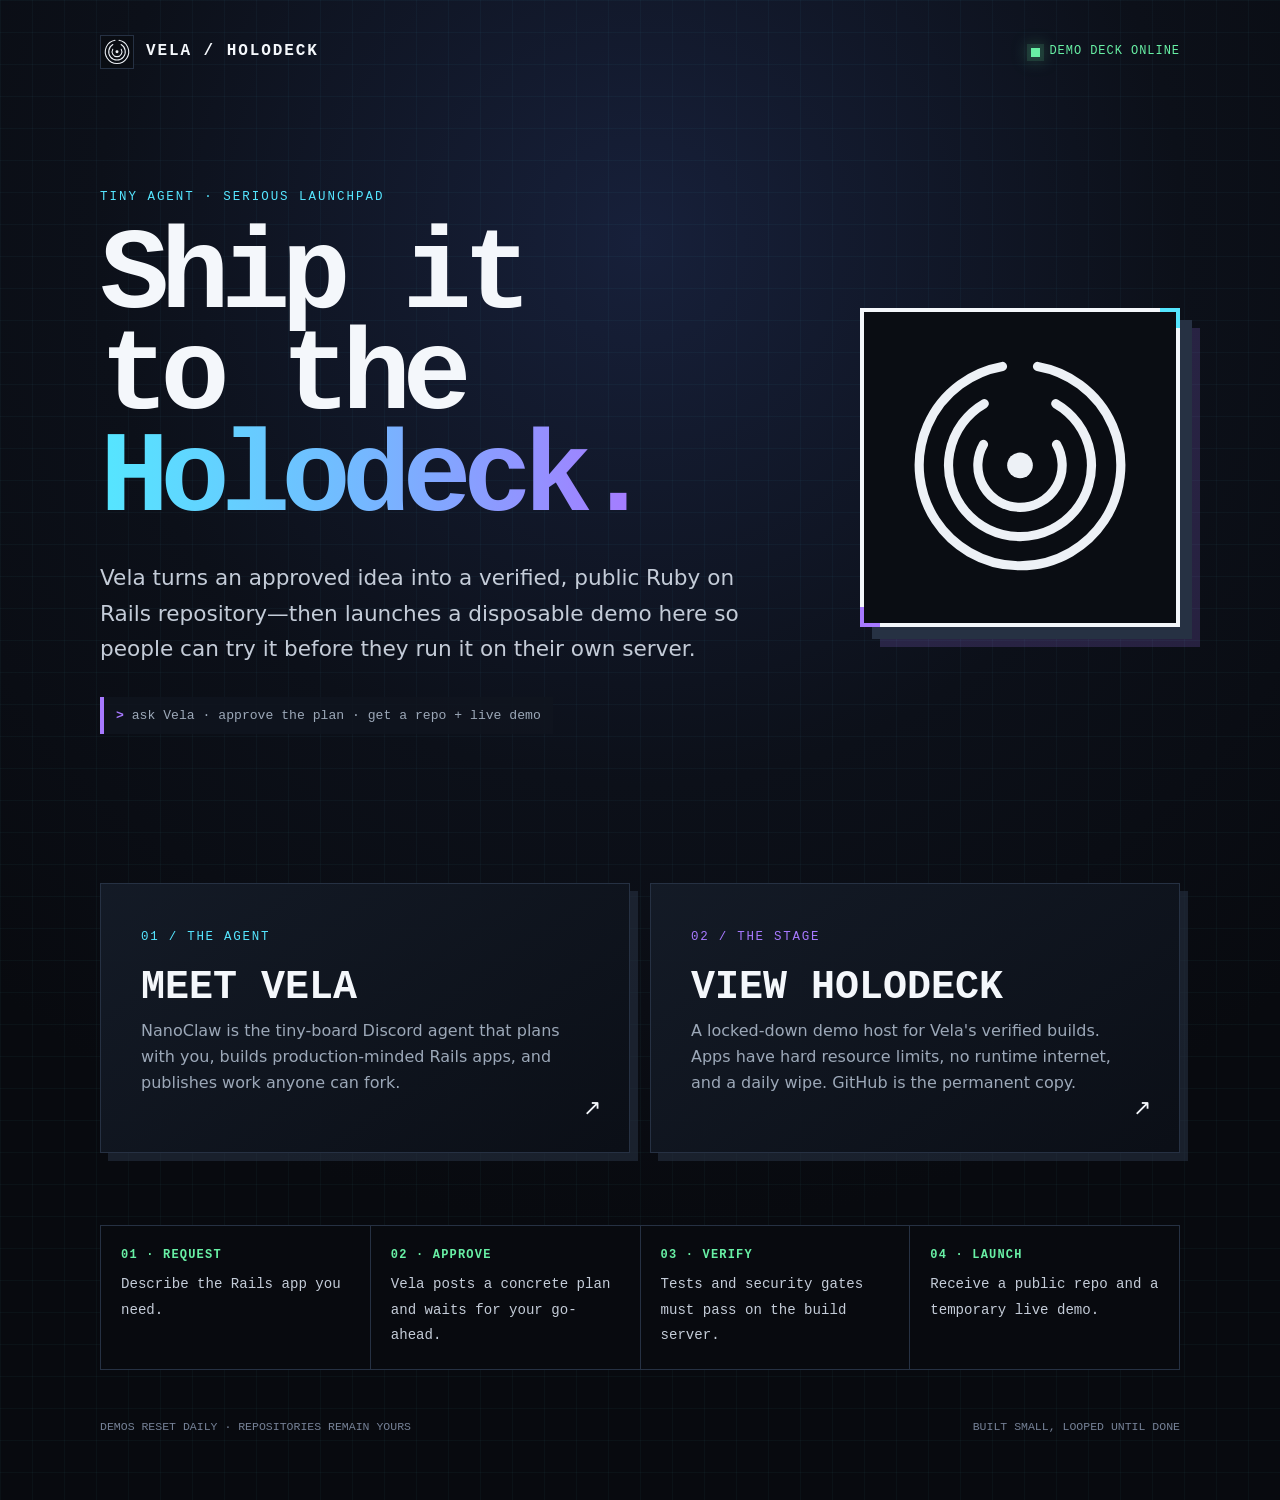
==== docs/index.html @ a3d86a44 "Add Holodeck GitHub Pages landing site" ====
<!doctype html>
<html lang="en">
<head>
  <meta charset="utf-8">
  <meta name="viewport" content="width=device-width, initial-scale=1">
  <meta name="theme-color" content="#080a0f">
  <meta name="description" content="Holodeck is Vela's disposable stage for verified Ruby on Rails demos.">
  <title>Holodeck · Vela's demo stage</title>
  <link rel="icon" href="vela-orbits.svg" type="image/svg+xml">
  <style>
    :root {
      color-scheme: dark;
      --ink: #f4f7fb;
      --muted: #9ca8b8;
      --night: #080a0f;
      --panel: #10151e;
      --cyan: #55e6ff;
      --violet: #a779ff;
      --green: #68f0a5;
      --line: #263143;
      --pixel: 4px;
    }

    * { box-sizing: border-box; }

    html { background: var(--night); }

    body {
      min-height: 100vh;
      margin: 0;
      overflow-x: hidden;
      color: var(--ink);
      background:
        linear-gradient(rgba(85, 230, 255, .035) 1px, transparent 1px),
        linear-gradient(90deg, rgba(85, 230, 255, .035) 1px, transparent 1px),
        radial-gradient(circle at 50% 16%, #17203a 0, #0c1019 34rem, var(--night) 70%);
      background-size: 32px 32px, 32px 32px, auto;
      font-family: ui-monospace, "SFMono-Regular", Consolas, "Liberation Mono", monospace;
      line-height: 1.6;
    }

    body::before,
    body::after {
      position: fixed;
      inset: 0;
      z-index: -1;
      pointer-events: none;
      content: "";
    }

    body::before {
      opacity: .55;
      background-image:
        radial-gradient(circle, #fff 0 1px, transparent 1.5px),
        radial-gradient(circle, var(--cyan) 0 1px, transparent 1.5px),
        radial-gradient(circle, var(--violet) 0 1px, transparent 1.5px);
      background-position: 12px 18px, 96px 74px, 42px 138px;
      background-size: 150px 170px, 210px 230px, 260px 290px;
    }

    body::after {
      background: repeating-linear-gradient(0deg, rgba(255,255,255,.018) 0 1px, transparent 1px 4px);
      mix-blend-mode: overlay;
    }

    a { color: inherit; }

    .shell {
      width: min(1080px, calc(100% - 32px));
      margin: 0 auto;
      padding: 28px 0 64px;
    }

    .topbar {
      display: flex;
      align-items: center;
      justify-content: space-between;
      min-height: 48px;
      margin-bottom: clamp(54px, 10vw, 112px);
    }

    .brand {
      display: inline-flex;
      gap: 12px;
      align-items: center;
      color: var(--ink);
      font-weight: 800;
      letter-spacing: .12em;
      text-decoration: none;
      text-transform: uppercase;
    }

    .brand img {
      width: 34px;
      height: 34px;
      border: 1px solid var(--line);
      image-rendering: pixelated;
    }

    .status {
      display: inline-flex;
      gap: 9px;
      align-items: center;
      color: var(--green);
      font-size: .75rem;
      letter-spacing: .08em;
      text-transform: uppercase;
    }

    .status::before {
      width: 9px;
      height: 9px;
      background: var(--green);
      box-shadow: 0 0 0 4px rgba(104, 240, 165, .12), 0 0 18px rgba(104, 240, 165, .7);
      content: "";
    }

    .hero {
      display: grid;
      grid-template-columns: minmax(0, 1.35fr) minmax(260px, .65fr);
      gap: clamp(40px, 8vw, 96px);
      align-items: center;
    }

    .eyebrow {
      margin: 0 0 18px;
      color: var(--cyan);
      font-size: .78rem;
      letter-spacing: .16em;
      text-transform: uppercase;
    }

    h1 {
      max-width: 780px;
      margin: 0;
      font-size: clamp(3rem, 9vw, 7.4rem);
      line-height: .88;
      letter-spacing: -.075em;
      text-wrap: balance;
    }

    h1 span {
      color: transparent;
      background: linear-gradient(90deg, var(--cyan), #74b8ff 48%, var(--violet));
      -webkit-background-clip: text;
      background-clip: text;
    }

    .lede {
      max-width: 680px;
      margin: 30px 0 0;
      color: #c4ccd8;
      font-family: system-ui, sans-serif;
      font-size: clamp(1.05rem, 2.4vw, 1.35rem);
      line-height: 1.65;
    }

    .orbit-console {
      position: relative;
      aspect-ratio: 1;
      padding: 18px;
      border: var(--pixel) solid var(--ink);
      background: #0a0d13;
      box-shadow: 12px 12px 0 #263143, 20px 20px 0 rgba(167, 121, 255, .18);
    }

    .orbit-console::before,
    .orbit-console::after {
      position: absolute;
      width: 16px;
      height: 16px;
      content: "";
    }

    .orbit-console::before {
      top: -4px;
      right: -4px;
      border-top: 4px solid var(--cyan);
      border-right: 4px solid var(--cyan);
    }

    .orbit-console::after {
      bottom: -4px;
      left: -4px;
      border-bottom: 4px solid var(--violet);
      border-left: 4px solid var(--violet);
    }

    .orbit-console img {
      display: block;
      width: 100%;
      height: 100%;
      image-rendering: pixelated;
    }

    .prompt {
      display: inline-block;
      margin-top: 30px;
      padding: 8px 12px;
      border-left: 4px solid var(--violet);
      color: var(--muted);
      background: rgba(16, 21, 30, .8);
      font-size: .82rem;
    }

    .prompt strong { color: var(--violet); }

    .cards {
      display: grid;
      grid-template-columns: repeat(2, 1fr);
      gap: 20px;
      margin-top: clamp(72px, 12vw, 136px);
    }

    .card {
      position: relative;
      min-height: 270px;
      padding: clamp(24px, 4vw, 40px);
      border: 1px solid var(--line);
      background: linear-gradient(145deg, rgba(20, 27, 39, .96), rgba(11, 15, 23, .96));
      box-shadow: 8px 8px 0 rgba(38, 49, 67, .58);
      text-decoration: none;
      transition: transform 140ms steps(2, end), border-color 140ms linear, box-shadow 140ms linear;
    }

    .card:hover,
    .card:focus-visible {
      border-color: var(--cyan);
      outline: 0;
      transform: translate(-4px, -4px);
      box-shadow: 12px 12px 0 rgba(85, 230, 255, .16);
    }

    .card:nth-child(2):hover,
    .card:nth-child(2):focus-visible {
      border-color: var(--violet);
      box-shadow: 12px 12px 0 rgba(167, 121, 255, .16);
    }

    .card-index {
      color: var(--cyan);
      font-size: .78rem;
      letter-spacing: .14em;
    }

    .card:nth-child(2) .card-index { color: var(--violet); }

    h2 {
      margin: 18px 0 10px;
      font-size: clamp(1.7rem, 4vw, 2.5rem);
      line-height: 1;
      text-transform: uppercase;
    }

    .card p {
      max-width: 46ch;
      margin: 0;
      color: var(--muted);
      font-family: system-ui, sans-serif;
      line-height: 1.65;
    }

    .card .arrow {
      position: absolute;
      right: 28px;
      bottom: 24px;
      color: var(--ink);
      font-size: 1.4rem;
    }

    .flow {
      display: grid;
      grid-template-columns: repeat(4, 1fr);
      gap: 1px;
      margin-top: 72px;
      border: 1px solid var(--line);
      background: var(--line);
    }

    .flow div {
      min-height: 118px;
      padding: 20px;
      background: var(--night);
    }

    .flow b {
      display: block;
      margin-bottom: 7px;
      color: var(--green);
      font-size: .75rem;
      letter-spacing: .1em;
    }

    .flow span {
      color: #c4ccd8;
      font-size: .88rem;
    }

    footer {
      display: flex;
      justify-content: space-between;
      gap: 24px;
      margin-top: 48px;
      color: #758196;
      font-size: .72rem;
      text-transform: uppercase;
    }

    @media (max-width: 760px) {
      .shell { width: min(100% - 24px, 620px); padding-top: 18px; }
      .topbar { margin-bottom: 58px; }
      .hero { grid-template-columns: 1fr; }
      .orbit-console { width: min(76vw, 310px); justify-self: center; grid-row: 1; }
      .hero-copy { grid-row: 2; }
      .cards { grid-template-columns: 1fr; }
      .flow { grid-template-columns: repeat(2, 1fr); }
      footer { flex-direction: column; }
    }

    @media (max-width: 420px) {
      .status { font-size: 0; }
      .flow { grid-template-columns: 1fr; }
      h1 { font-size: clamp(3rem, 20vw, 5rem); }
    }

    @media (prefers-reduced-motion: reduce) {
      *, *::before, *::after { scroll-behavior: auto !important; transition: none !important; }
    }
  </style>
</head>
<body>
  <main class="shell">
    <nav class="topbar" aria-label="Primary">
      <a class="brand" href="https://github.com/novaoc/nanoclaw" aria-label="Vela on GitHub">
        <img src="vela-orbits.svg" alt="">
        Vela / Holodeck
      </a>
      <span class="status">demo deck online</span>
    </nav>

    <section class="hero">
      <div class="hero-copy">
        <p class="eyebrow">Tiny agent · serious launchpad</p>
        <h1>Ship it to the <span>Holodeck.</span></h1>
        <p class="lede">Vela turns an approved idea into a verified, public Ruby on Rails repository—then launches a disposable demo here so people can try it before they run it on their own server.</p>
        <p class="prompt"><strong>&gt;</strong> ask Vela · approve the plan · get a repo + live demo</p>
      </div>
      <div class="orbit-console" aria-label="Vela orbit mark">
        <img src="vela-orbits.svg" alt="Vela's orbit logo">
      </div>
    </section>

    <section class="cards" aria-label="Project repositories">
      <a class="card" href="https://github.com/novaoc/nanoclaw">
        <span class="card-index">01 / THE AGENT</span>
        <h2>Meet Vela</h2>
        <p>NanoClaw is the tiny-board Discord agent that plans with you, builds production-minded Rails apps, and publishes work anyone can fork.</p>
        <span class="arrow" aria-hidden="true">↗</span>
      </a>
      <a class="card" href="https://github.com/novaoc/holodeck">
        <span class="card-index">02 / THE STAGE</span>
        <h2>View Holodeck</h2>
        <p>A locked-down demo host for Vela's verified builds. Apps have hard resource limits, no runtime internet, and a daily wipe. GitHub is the permanent copy.</p>
        <span class="arrow" aria-hidden="true">↗</span>
      </a>
    </section>

    <section class="flow" aria-label="How a Vela build reaches Holodeck">
      <div><b>01 · REQUEST</b><span>Describe the Rails app you need.</span></div>
      <div><b>02 · APPROVE</b><span>Vela posts a concrete plan and waits for your go-ahead.</span></div>
      <div><b>03 · VERIFY</b><span>Tests and security gates must pass on the build server.</span></div>
      <div><b>04 · LAUNCH</b><span>Receive a public repo and a temporary live demo.</span></div>
    </section>

    <footer>
      <span>Demos reset daily · repositories remain yours</span>
      <span>Built small, looped until done</span>
    </footer>
  </main>
</body>
</html>
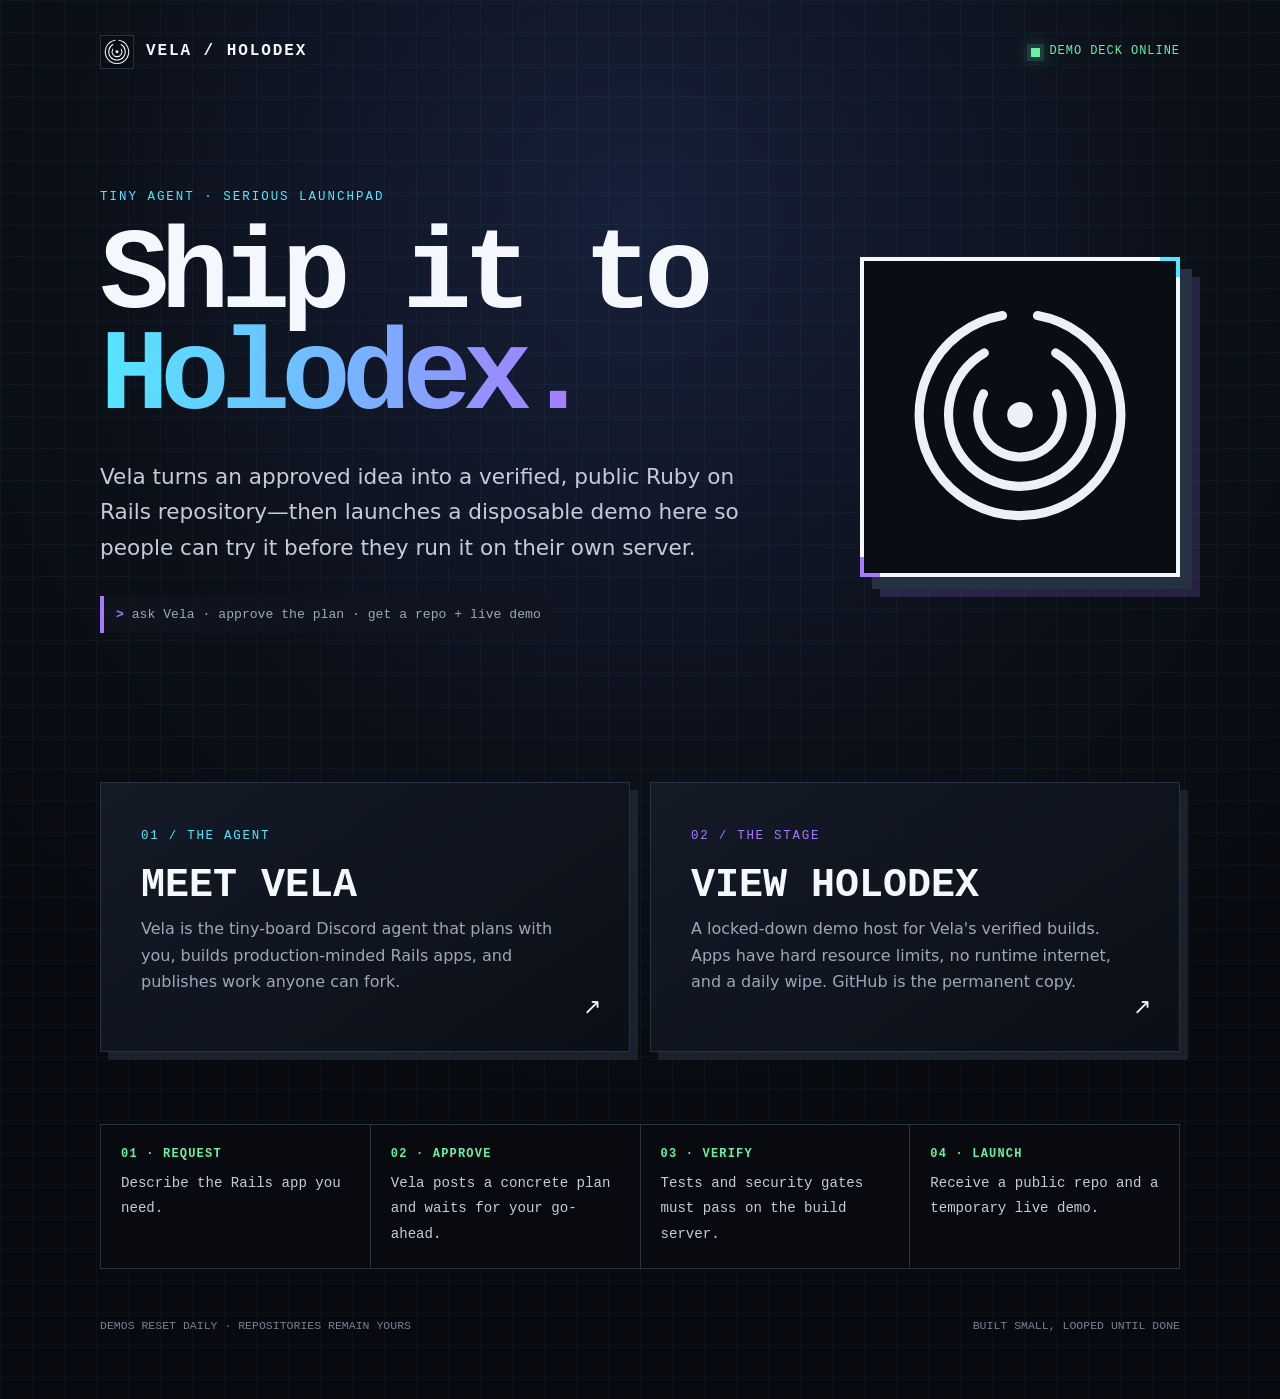
==== commit 8fd8e220: "Rename landing page to Holodex" ====
--- a/docs/index.html
+++ b/docs/index.html
@@ -4,8 +4,8 @@
   <meta charset="utf-8">
   <meta name="viewport" content="width=device-width, initial-scale=1">
   <meta name="theme-color" content="#080a0f">
-  <meta name="description" content="Holodeck is Vela's disposable stage for verified Ruby on Rails demos.">
-  <title>Holodeck · Vela's demo stage</title>
+  <meta name="description" content="Holodex is Vela's disposable stage for verified Ruby on Rails demos.">
+  <title>Holodex · Vela's demo stage</title>
   <link rel="icon" href="vela-orbits.svg" type="image/svg+xml">
   <style>
     :root {
@@ -331,9 +331,9 @@
 <body>
   <main class="shell">
     <nav class="topbar" aria-label="Primary">
-      <a class="brand" href="https://github.com/novaoc/nanoclaw" aria-label="Vela on GitHub">
+      <a class="brand" href="https://github.com/novaoc/vela" aria-label="Vela on GitHub">
         <img src="vela-orbits.svg" alt="">
-        Vela / Holodeck
+        Vela / Holodex
       </a>
       <span class="status">demo deck online</span>
     </nav>
@@ -341,7 +341,7 @@
     <section class="hero">
       <div class="hero-copy">
         <p class="eyebrow">Tiny agent · serious launchpad</p>
-        <h1>Ship it to the <span>Holodeck.</span></h1>
+        <h1>Ship it to <span>Holodex.</span></h1>
         <p class="lede">Vela turns an approved idea into a verified, public Ruby on Rails repository—then launches a disposable demo here so people can try it before they run it on their own server.</p>
         <p class="prompt"><strong>&gt;</strong> ask Vela · approve the plan · get a repo + live demo</p>
       </div>
@@ -351,21 +351,21 @@
     </section>
 
     <section class="cards" aria-label="Project repositories">
-      <a class="card" href="https://github.com/novaoc/nanoclaw">
+      <a class="card" href="https://github.com/novaoc/vela">
         <span class="card-index">01 / THE AGENT</span>
         <h2>Meet Vela</h2>
-        <p>NanoClaw is the tiny-board Discord agent that plans with you, builds production-minded Rails apps, and publishes work anyone can fork.</p>
+        <p>Vela is the tiny-board Discord agent that plans with you, builds production-minded Rails apps, and publishes work anyone can fork.</p>
         <span class="arrow" aria-hidden="true">↗</span>
       </a>
-      <a class="card" href="https://github.com/novaoc/holodeck">
+      <a class="card" href="https://github.com/novaoc/holodex">
         <span class="card-index">02 / THE STAGE</span>
-        <h2>View Holodeck</h2>
+        <h2>View Holodex</h2>
         <p>A locked-down demo host for Vela's verified builds. Apps have hard resource limits, no runtime internet, and a daily wipe. GitHub is the permanent copy.</p>
         <span class="arrow" aria-hidden="true">↗</span>
       </a>
     </section>
 
-    <section class="flow" aria-label="How a Vela build reaches Holodeck">
+    <section class="flow" aria-label="How a Vela build reaches Holodex">
       <div><b>01 · REQUEST</b><span>Describe the Rails app you need.</span></div>
       <div><b>02 · APPROVE</b><span>Vela posts a concrete plan and waits for your go-ahead.</span></div>
       <div><b>03 · VERIFY</b><span>Tests and security gates must pass on the build server.</span></div>
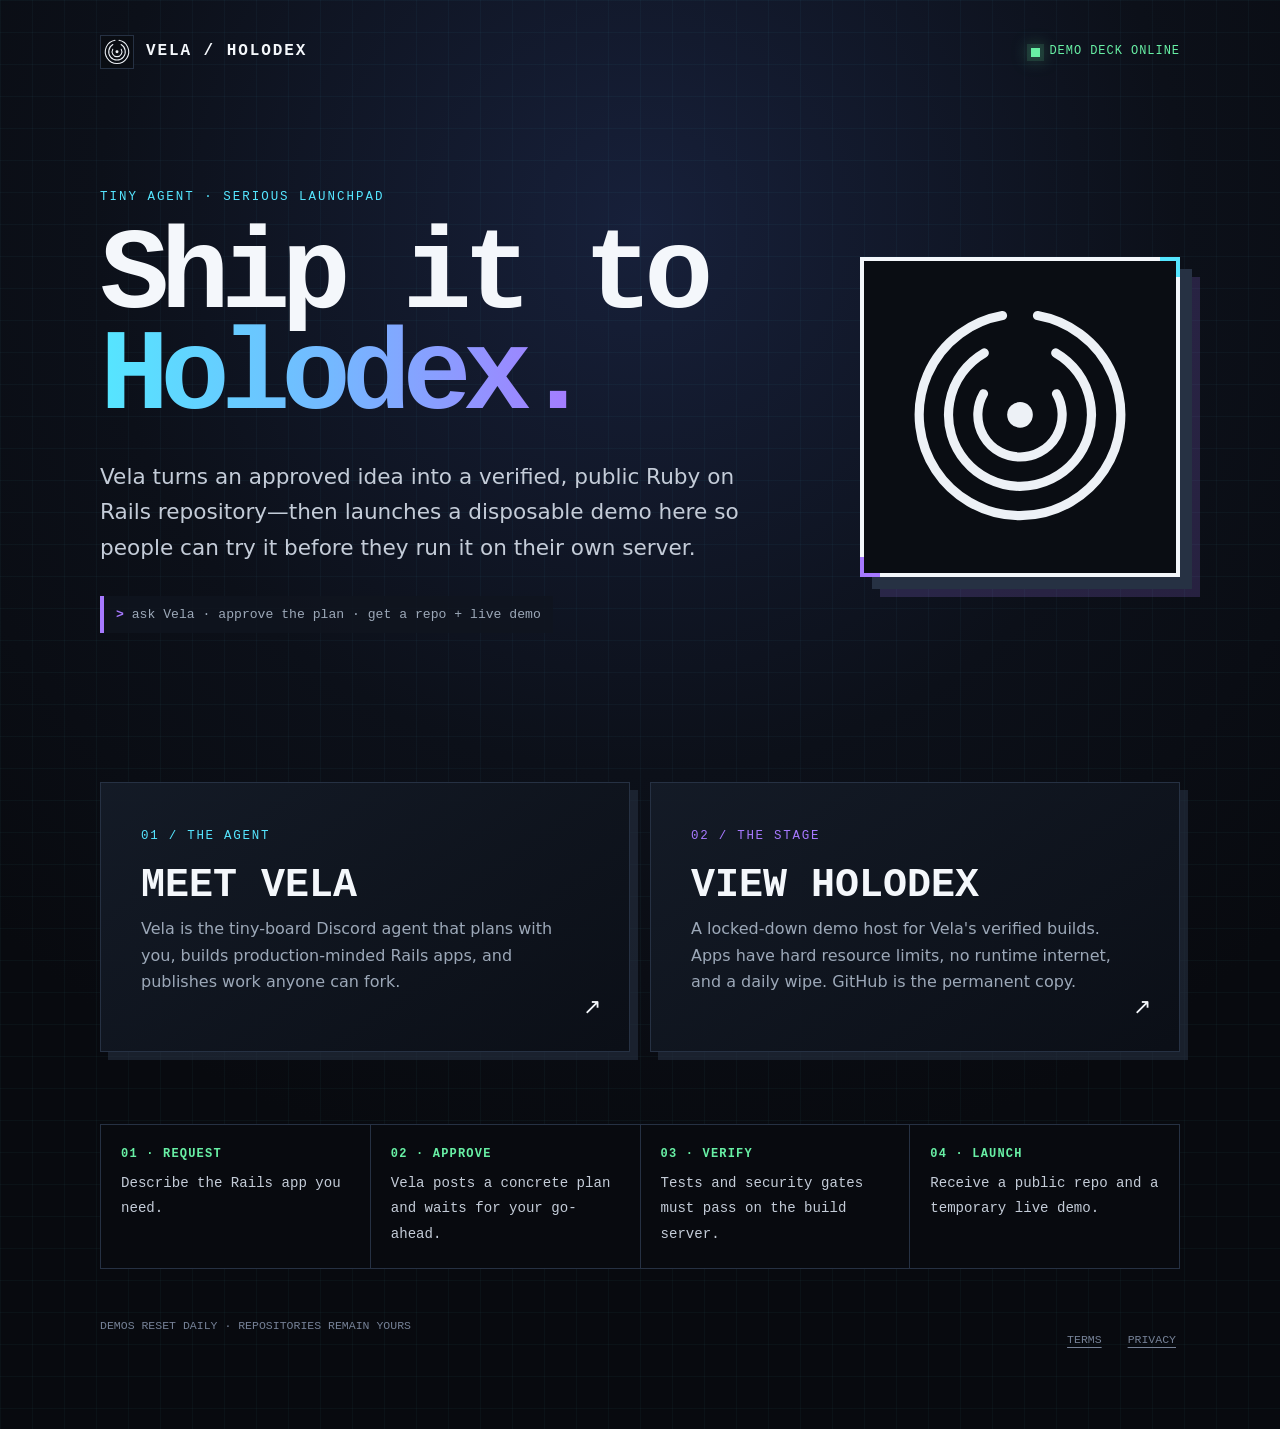
==== commit 24958a1d: "Add Holodex terms and privacy pages" ====
--- a/docs/index.html
+++ b/docs/index.html
@@ -306,6 +306,19 @@
       text-transform: uppercase;
     }
 
+    footer a {
+      min-height: 48px;
+      padding: 14px 4px;
+      color: inherit;
+      text-underline-offset: 4px;
+    }
+
+    .legal-links {
+      display: flex;
+      gap: 18px;
+      align-items: center;
+    }
+
     @media (max-width: 760px) {
       .shell { width: min(100% - 24px, 620px); padding-top: 18px; }
       .topbar { margin-bottom: 58px; }
@@ -374,7 +387,7 @@
 
     <footer>
       <span>Demos reset daily · repositories remain yours</span>
-      <span>Built small, looped until done</span>
+      <span class="legal-links"><a href="terms.html">Terms</a><a href="privacy.html">Privacy</a></span>
     </footer>
   </main>
 </body>
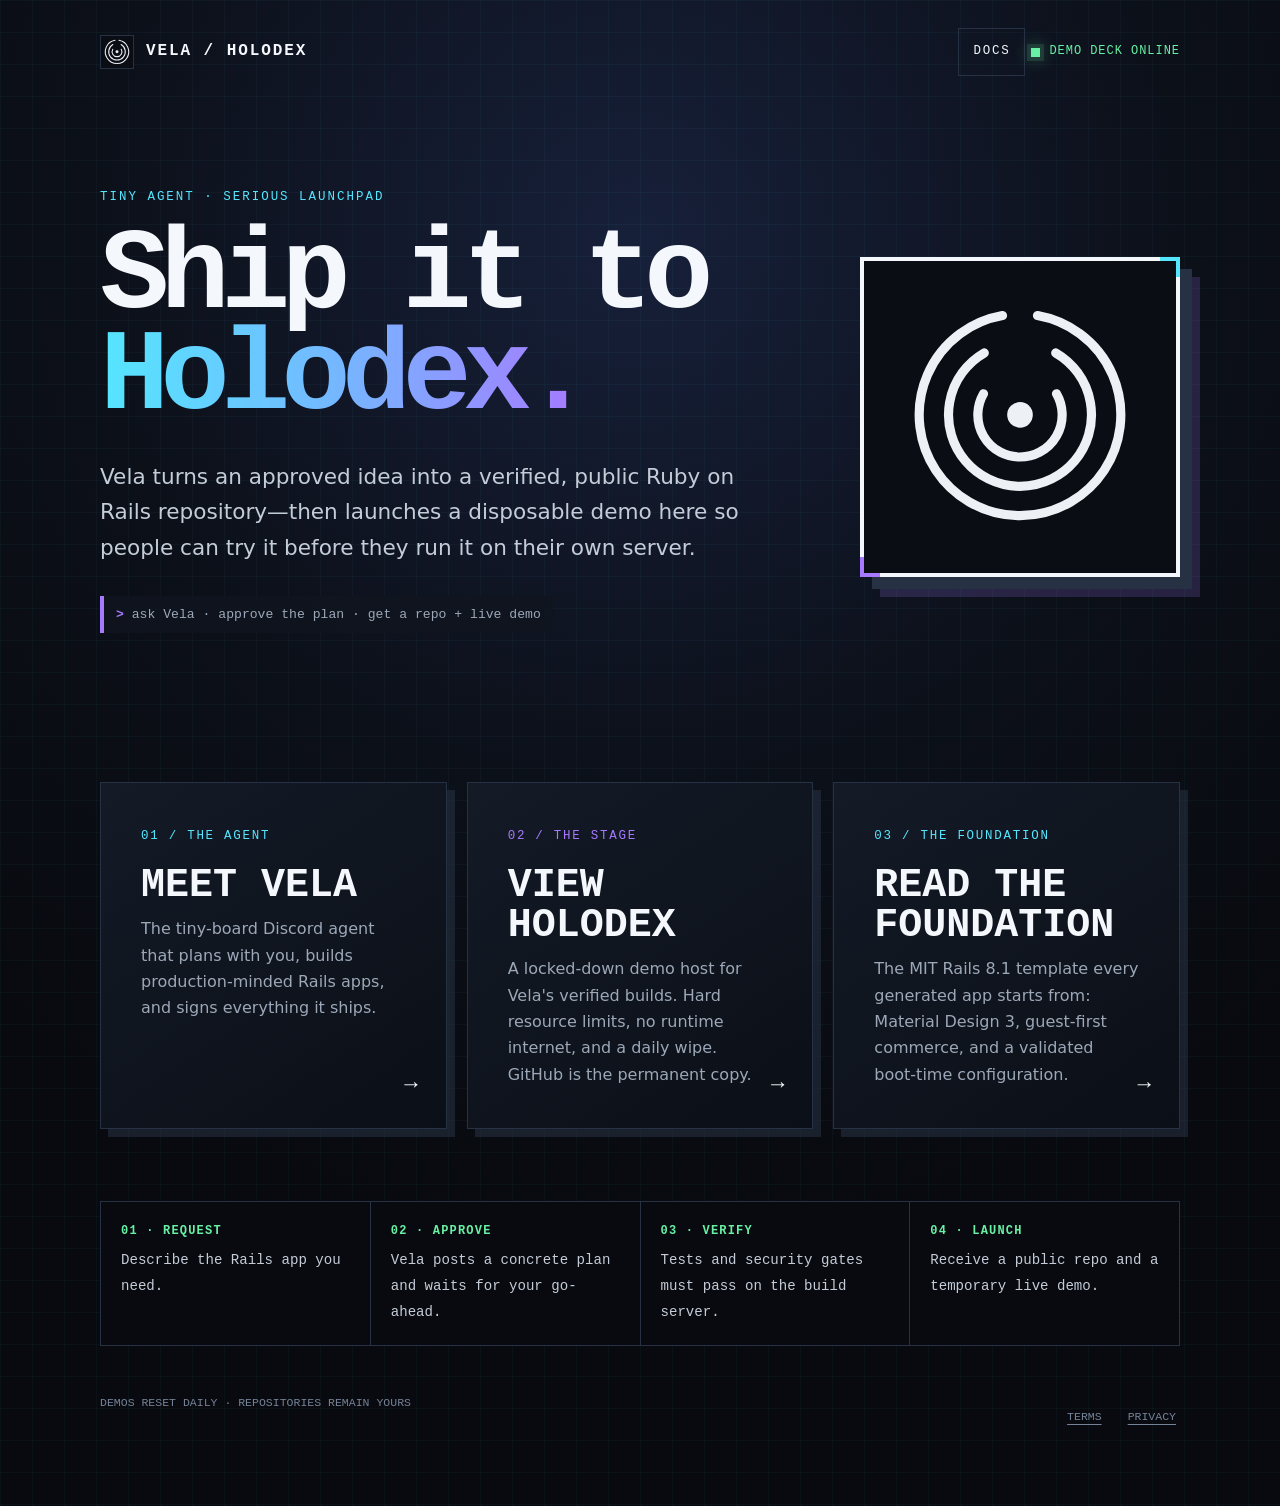
==== commit c1f2a002: "Add a documentation site and the foundation as the third project The landing page presented two repo" ====
--- a/docs/index.html
+++ b/docs/index.html
@@ -205,9 +205,25 @@
 
     .prompt strong { color: var(--violet); }
 
+    .topbar-right { display: inline-flex; align-items: center; gap: 6px; }
+
+    .docs-entry {
+      display: inline-flex;
+      align-items: center;
+      min-height: 48px;
+      padding: 0 14px;
+      color: var(--ink);
+      text-decoration: none;
+      font-size: 0.78rem;
+      letter-spacing: 0.14em;
+      text-transform: uppercase;
+      border: 1px solid var(--line);
+    }
+    .docs-entry:hover { border-color: var(--cyan); color: var(--cyan); }
+
     .cards {
       display: grid;
-      grid-template-columns: repeat(2, 1fr);
+      grid-template-columns: repeat(auto-fit, minmax(240px, 1fr));
       gap: 20px;
       margin-top: clamp(72px, 12vw, 136px);
     }
@@ -348,7 +364,10 @@
         <img src="vela-orbits.svg" alt="">
         Vela / Holodex
       </a>
-      <span class="status">demo deck online</span>
+      <span class="topbar-right">
+        <a class="docs-entry" href="docs.html">Docs</a>
+        <span class="status">demo deck online</span>
+      </span>
     </nav>
 
     <section class="hero">
@@ -363,18 +382,24 @@
       </div>
     </section>
 
-    <section class="cards" aria-label="Project repositories">
-      <a class="card" href="https://github.com/novaoc/vela">
+    <section class="cards" aria-label="How the stack is built">
+      <a class="card" href="docs-vela.html">
         <span class="card-index">01 / THE AGENT</span>
         <h2>Meet Vela</h2>
-        <p>Vela is the tiny-board Discord agent that plans with you, builds production-minded Rails apps, and publishes work anyone can fork.</p>
-        <span class="arrow" aria-hidden="true">↗</span>
+        <p>The tiny-board Discord agent that plans with you, builds production-minded Rails apps, and signs everything it ships.</p>
+        <span class="arrow" aria-hidden="true">→</span>
       </a>
-      <a class="card" href="https://github.com/novaoc/holodex">
+      <a class="card" href="docs-holodex.html">
         <span class="card-index">02 / THE STAGE</span>
         <h2>View Holodex</h2>
-        <p>A locked-down demo host for Vela's verified builds. Apps have hard resource limits, no runtime internet, and a daily wipe. GitHub is the permanent copy.</p>
-        <span class="arrow" aria-hidden="true">↗</span>
+        <p>A locked-down demo host for Vela's verified builds. Hard resource limits, no runtime internet, and a daily wipe. GitHub is the permanent copy.</p>
+        <span class="arrow" aria-hidden="true">→</span>
+      </a>
+      <a class="card" href="docs-foundation.html">
+        <span class="card-index">03 / THE FOUNDATION</span>
+        <h2>Read the Foundation</h2>
+        <p>The MIT Rails 8.1 template every generated app starts from: Material Design 3, guest-first commerce, and a validated boot-time configuration.</p>
+        <span class="arrow" aria-hidden="true">→</span>
       </a>
     </section>
 
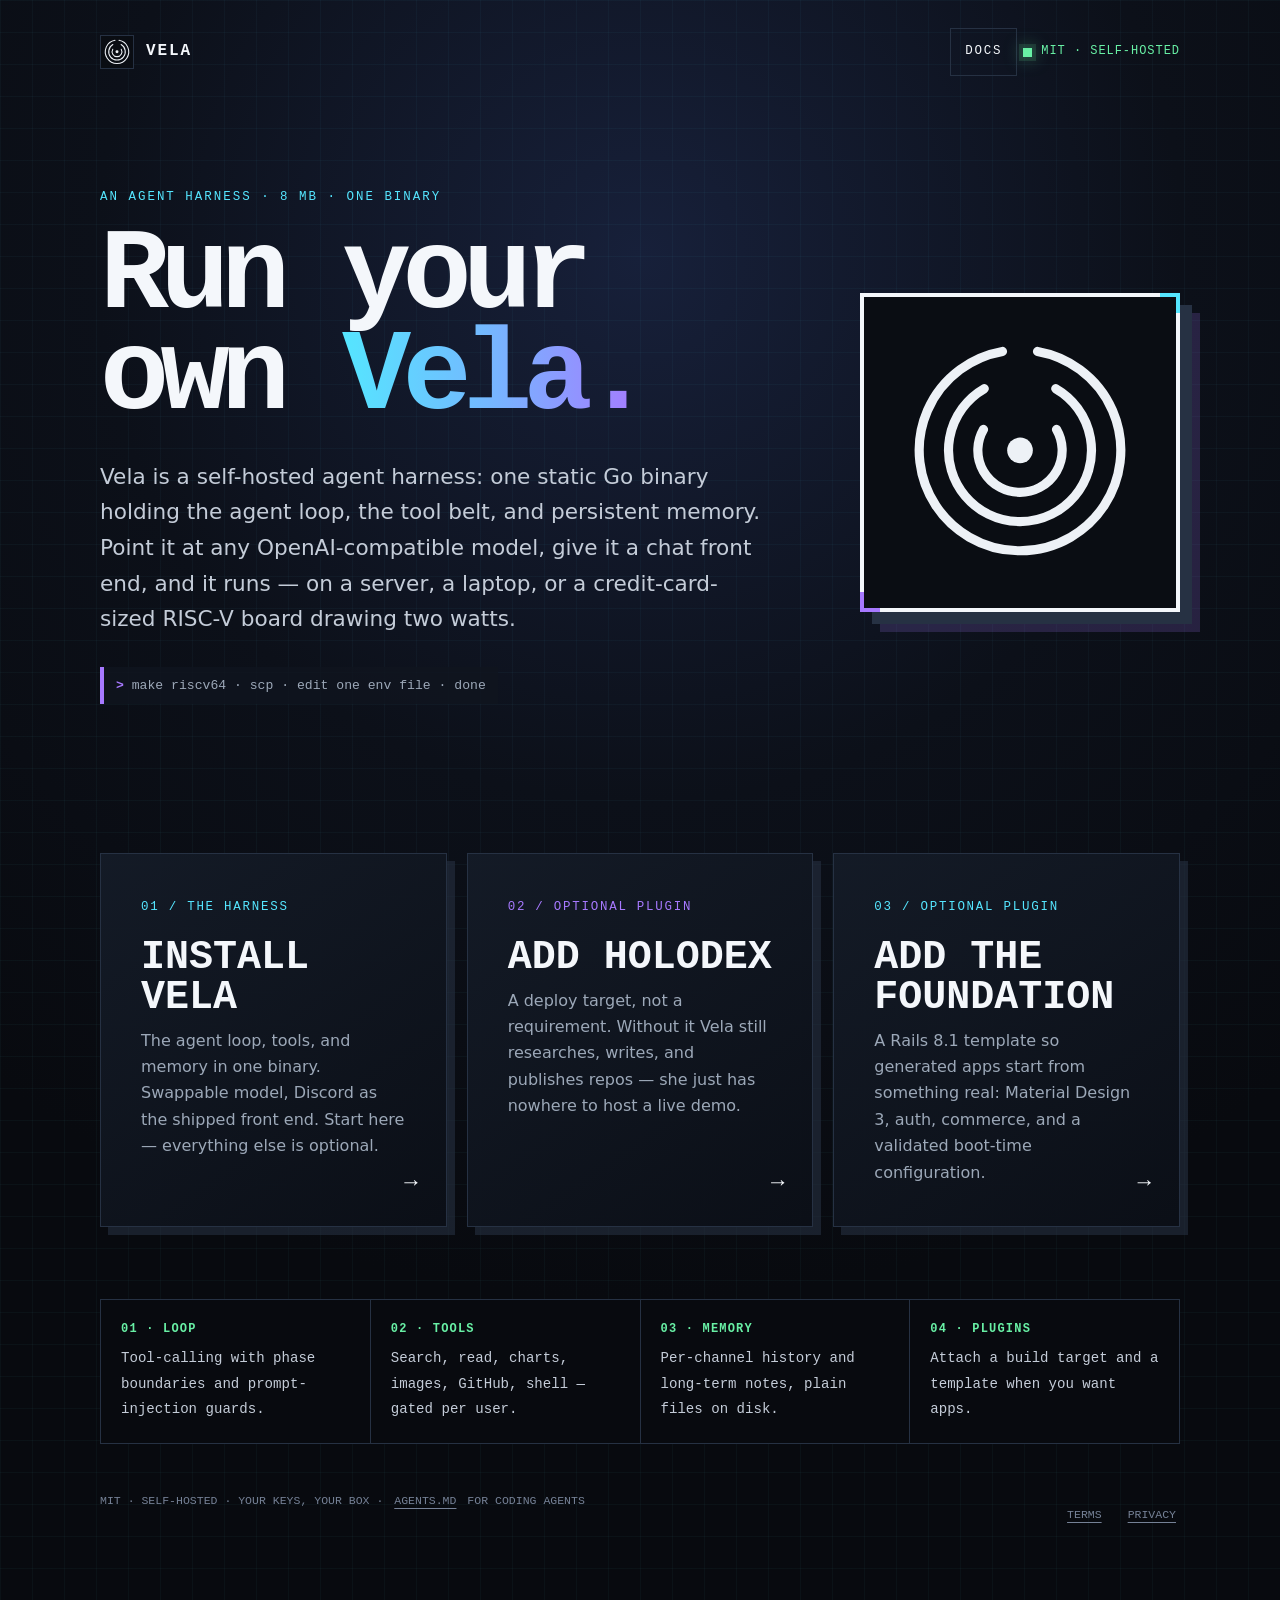
==== commit ba57683d: "Lead with Vela the harness; Holodex becomes an optional plugin The site sold Holodex and treated Vel" ====
--- a/docs/index.html
+++ b/docs/index.html
@@ -4,8 +4,8 @@
   <meta charset="utf-8">
   <meta name="viewport" content="width=device-width, initial-scale=1">
   <meta name="theme-color" content="#080a0f">
-  <meta name="description" content="Holodex is Vela's disposable stage for verified Ruby on Rails demos.">
-  <title>Holodex · Vela's demo stage</title>
+  <meta name="description" content="Vela is a self-hosted agent harness in one static Go binary — swappable model, Discord front end, optional build and deploy plugins.">
+  <title>Vela · a self-hosted agent harness</title>
   <link rel="icon" href="vela-orbits.svg" type="image/svg+xml">
   <style>
     :root {
@@ -362,56 +362,56 @@
     <nav class="topbar" aria-label="Primary">
       <a class="brand" href="https://github.com/novaoc/vela" aria-label="Vela on GitHub">
         <img src="vela-orbits.svg" alt="">
-        Vela / Holodex
+        Vela
       </a>
       <span class="topbar-right">
         <a class="docs-entry" href="docs.html">Docs</a>
-        <span class="status">demo deck online</span>
+        <span class="status">MIT · self-hosted</span>
       </span>
     </nav>
 
     <section class="hero">
       <div class="hero-copy">
-        <p class="eyebrow">Tiny agent · serious launchpad</p>
-        <h1>Ship it to <span>Holodex.</span></h1>
-        <p class="lede">Vela turns an approved idea into a verified, public Ruby on Rails repository—then launches a disposable demo here so people can try it before they run it on their own server.</p>
-        <p class="prompt"><strong>&gt;</strong> ask Vela · approve the plan · get a repo + live demo</p>
+        <p class="eyebrow">An agent harness · 8 MB · one binary</p>
+        <h1>Run your own <span>Vela.</span></h1>
+        <p class="lede">Vela is a self-hosted agent harness: one static Go binary holding the agent loop, the tool belt, and persistent memory. Point it at any OpenAI-compatible model, give it a chat front end, and it runs — on a server, a laptop, or a credit-card-sized RISC-V board drawing two watts.</p>
+        <p class="prompt"><strong>&gt;</strong> make riscv64 · scp · edit one env file · done</p>
       </div>
       <div class="orbit-console" aria-label="Vela orbit mark">
         <img src="vela-orbits.svg" alt="Vela's orbit logo">
       </div>
     </section>
 
-    <section class="cards" aria-label="How the stack is built">
+    <section class="cards" aria-label="What Vela is made of">
       <a class="card" href="docs-vela.html">
-        <span class="card-index">01 / THE AGENT</span>
-        <h2>Meet Vela</h2>
-        <p>The tiny-board Discord agent that plans with you, builds production-minded Rails apps, and signs everything it ships.</p>
+        <span class="card-index">01 / THE HARNESS</span>
+        <h2>Install Vela</h2>
+        <p>The agent loop, tools, and memory in one binary. Swappable model, Discord as the shipped front end. Start here — everything else is optional.</p>
         <span class="arrow" aria-hidden="true">→</span>
       </a>
       <a class="card" href="docs-holodex.html">
-        <span class="card-index">02 / THE STAGE</span>
-        <h2>View Holodex</h2>
-        <p>A locked-down demo host for Vela's verified builds. Hard resource limits, no runtime internet, and a daily wipe. GitHub is the permanent copy.</p>
+        <span class="card-index">02 / OPTIONAL PLUGIN</span>
+        <h2>Add Holodex</h2>
+        <p>A deploy target, not a requirement. Without it Vela still researches, writes, and publishes repos — she just has nowhere to host a live demo.</p>
         <span class="arrow" aria-hidden="true">→</span>
       </a>
       <a class="card" href="docs-foundation.html">
-        <span class="card-index">03 / THE FOUNDATION</span>
-        <h2>Read the Foundation</h2>
-        <p>The MIT Rails 8.1 template every generated app starts from: Material Design 3, guest-first commerce, and a validated boot-time configuration.</p>
+        <span class="card-index">03 / OPTIONAL PLUGIN</span>
+        <h2>Add the Foundation</h2>
+        <p>A Rails 8.1 template so generated apps start from something real: Material Design 3, auth, commerce, and a validated boot-time configuration.</p>
         <span class="arrow" aria-hidden="true">→</span>
       </a>
     </section>
 
-    <section class="flow" aria-label="How a Vela build reaches Holodex">
-      <div><b>01 · REQUEST</b><span>Describe the Rails app you need.</span></div>
-      <div><b>02 · APPROVE</b><span>Vela posts a concrete plan and waits for your go-ahead.</span></div>
-      <div><b>03 · VERIFY</b><span>Tests and security gates must pass on the build server.</span></div>
-      <div><b>04 · LAUNCH</b><span>Receive a public repo and a temporary live demo.</span></div>
+    <section class="flow" aria-label="What the harness gives you">
+      <div><b>01 · LOOP</b><span>Tool-calling with phase boundaries and prompt-injection guards.</span></div>
+      <div><b>02 · TOOLS</b><span>Search, read, charts, images, GitHub, shell — gated per user.</span></div>
+      <div><b>03 · MEMORY</b><span>Per-channel history and long-term notes, plain files on disk.</span></div>
+      <div><b>04 · PLUGINS</b><span>Attach a build target and a template when you want apps.</span></div>
     </section>
 
     <footer>
-      <span>Demos reset daily · repositories remain yours</span>
+      <span>MIT · self-hosted · your keys, your box · <a href="https://github.com/novaoc/vela/blob/main/AGENTS.md">AGENTS.md</a> for coding agents</span>
       <span class="legal-links"><a href="terms.html">Terms</a><a href="privacy.html">Privacy</a></span>
     </footer>
   </main>
